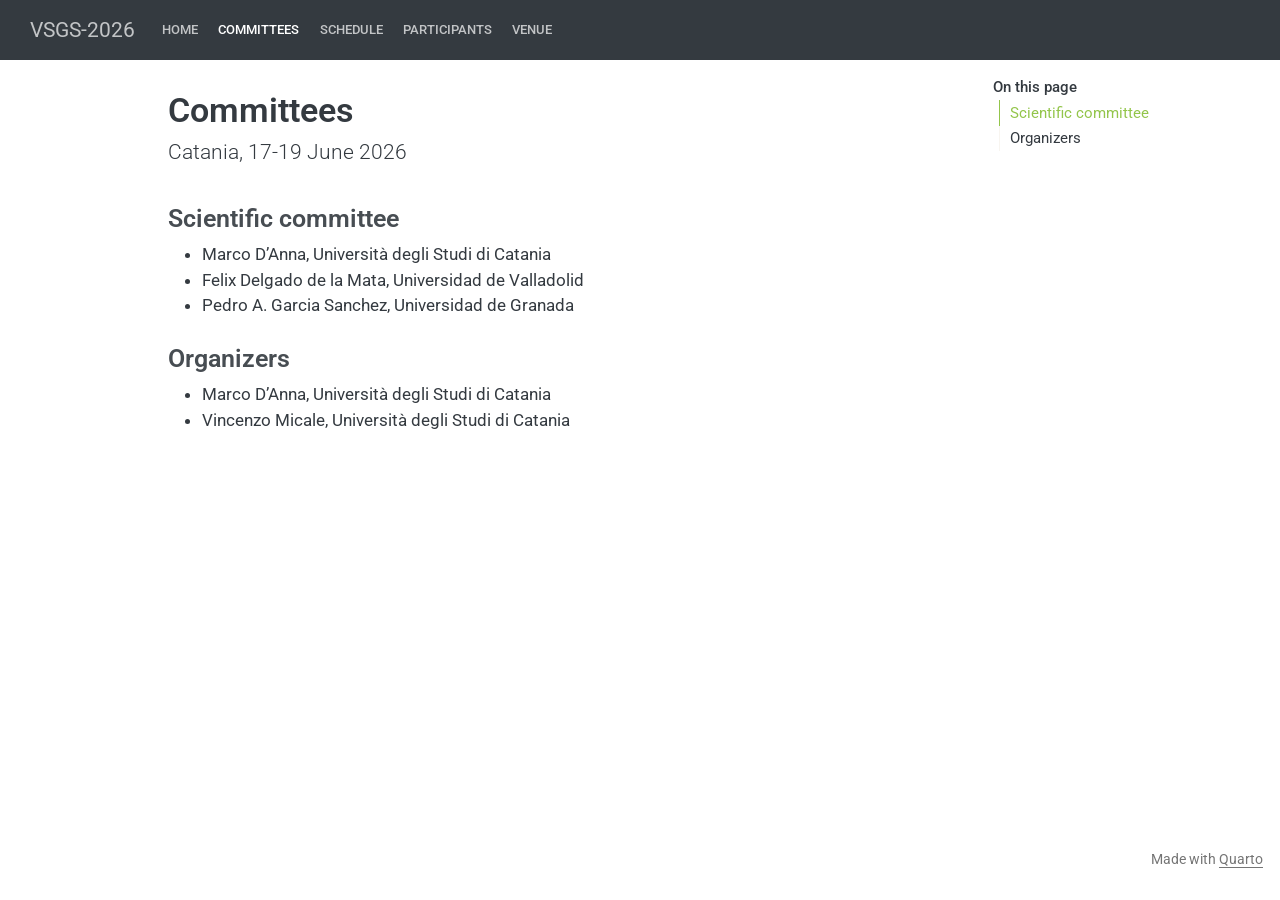
==== committees.html @ ac431da9 "Built site for gh-pages" ====
<!DOCTYPE html>
<html xmlns="http://www.w3.org/1999/xhtml" lang="en" xml:lang="en"><head>

<meta charset="utf-8">
<meta name="generator" content="quarto-1.9.37">

<meta name="viewport" content="width=device-width, initial-scale=1.0, user-scalable=yes">


<title>Committees – VSGS-2026</title>
<style>
/* Default styles provided by pandoc.
** See https://pandoc.org/MANUAL.html#variables-for-html for config info.
*/
code{white-space: pre-wrap;}
span.smallcaps{font-variant: small-caps;}
div.columns{display: flex; gap: min(4vw, 1.5em);}
div.column{flex: auto; overflow-x: auto;}
div.hanging-indent{margin-left: 1.5em; text-indent: -1.5em;}
ul.task-list{list-style: none;}
ul.task-list li input[type="checkbox"] {
  width: 0.8em;
  margin: 0 0.8em 0.2em -1em; /* quarto-specific, see https://github.com/quarto-dev/quarto-cli/issues/4556 */ 
  vertical-align: middle;
}
</style>


<script src="site_libs/quarto-nav/quarto-nav.js"></script>
<script src="site_libs/quarto-nav/headroom.min.js"></script>
<script src="site_libs/clipboard/clipboard.min.js"></script>
<script src="site_libs/quarto-search/autocomplete.umd.js"></script>
<script src="site_libs/quarto-search/fuse.min.js"></script>
<script src="site_libs/quarto-search/quarto-search.js"></script>
<meta name="quarto:offset" content="./">
<script src="site_libs/quarto-html/quarto.js" type="module"></script>
<script src="site_libs/quarto-html/tabsets/tabsets.js" type="module"></script>
<script src="site_libs/quarto-html/popper.min.js"></script>
<script src="site_libs/quarto-html/tippy.umd.min.js"></script>
<script src="site_libs/quarto-html/anchor.min.js"></script>
<link href="site_libs/quarto-html/tippy.css" rel="stylesheet">
<link href="site_libs/quarto-html/quarto-syntax-highlighting-7f8f88aac4f3542376d5c11b86a4c14d.css" rel="stylesheet" id="quarto-text-highlighting-styles">
<script src="site_libs/bootstrap/bootstrap.min.js"></script>
<link href="site_libs/bootstrap/bootstrap-icons.css" rel="stylesheet">
<link href="site_libs/bootstrap/bootstrap-de60624a5cb141114e0ea2b9bc293073.min.css" rel="stylesheet" append-hash="true" id="quarto-bootstrap" data-mode="light">
<script id="quarto-search-options" type="application/json">{
  "location": "navbar",
  "copy-button": false,
  "collapse-after": 3,
  "panel-placement": "end",
  "type": "overlay",
  "limit": 50,
  "keyboard-shortcut": [
    "f",
    "/",
    "s"
  ],
  "show-item-context": false,
  "language": {
    "search-no-results-text": "No results",
    "search-matching-documents-text": "matching documents",
    "search-copy-link-title": "Copy link to search",
    "search-hide-matches-text": "Hide additional matches",
    "search-more-match-text": "more match in this document",
    "search-more-matches-text": "more matches in this document",
    "search-clear-button-title": "Clear",
    "search-text-placeholder": "",
    "search-detached-cancel-button-title": "Cancel",
    "search-submit-button-title": "Submit",
    "search-label": "Search"
  }
}</script>


<link rel="stylesheet" href="styles.css">
</head>

<body class="nav-fixed quarto-light">

<div id="quarto-search-results"></div>
  <header id="quarto-header" class="headroom fixed-top">
    <nav class="navbar navbar-expand-lg " data-bs-theme="dark">
      <div class="navbar-container container-fluid">
      <div class="navbar-brand-container mx-auto">
    <a class="navbar-brand" href="./index.html">
    <span class="navbar-title">VSGS-2026</span>
    </a>
  </div>
            <div id="quarto-search" class="" title="Search"></div>
          <button class="navbar-toggler" type="button" data-bs-toggle="collapse" data-bs-target="#navbarCollapse" aria-controls="navbarCollapse" role="menu" aria-expanded="false" aria-label="Toggle navigation" onclick="if (window.quartoToggleHeadroom) { window.quartoToggleHeadroom(); }">
  <span class="navbar-toggler-icon"></span>
</button>
          <div class="collapse navbar-collapse" id="navbarCollapse">
            <ul class="navbar-nav navbar-nav-scroll me-auto">
  <li class="nav-item">
    <a class="nav-link" href="./index.html"> 
<span class="menu-text">Home</span></a>
  </li>  
  <li class="nav-item">
    <a class="nav-link active" href="./committees.html" aria-current="page"> 
<span class="menu-text">Committees</span></a>
  </li>  
  <li class="nav-item">
    <a class="nav-link" href="./schedule.html"> 
<span class="menu-text">Schedule</span></a>
  </li>  
  <li class="nav-item">
    <a class="nav-link" href="./participants.html"> 
<span class="menu-text">Participants</span></a>
  </li>  
  <li class="nav-item">
    <a class="nav-link" href="./how-to-arrive.html"> 
<span class="menu-text">Venue</span></a>
  </li>  
</ul>
          </div> <!-- /navcollapse -->
            <div class="quarto-navbar-tools">
</div>
      </div> <!-- /container-fluid -->
    </nav>
</header>
<!-- content -->
<div id="quarto-content" class="quarto-container page-columns page-rows-contents page-layout-article page-navbar">
<!-- sidebar -->
<!-- margin-sidebar -->
    <div id="quarto-margin-sidebar" class="sidebar margin-sidebar">
        <nav id="TOC" role="doc-toc" class="toc-active">
    <h2 id="toc-title">On this page</h2>
   
  <ul>
  <li><a href="#scientific-committee" id="toc-scientific-committee" class="nav-link active" data-scroll-target="#scientific-committee">Scientific committee</a></li>
  <li><a href="#organizers" id="toc-organizers" class="nav-link" data-scroll-target="#organizers">Organizers</a></li>
  </ul>
</nav>
    </div>
<!-- main -->
<main class="content" id="quarto-document-content">

<header id="title-block-header" class="quarto-title-block default">
<div class="quarto-title">
<h1 class="title">Committees</h1>
<p class="subtitle lead">Catania, 17-19 June 2026</p>
</div>



<div class="quarto-title-meta">

    
  
    
  </div>
  


</header>


<section id="scientific-committee" class="level3">
<h3 class="anchored" data-anchor-id="scientific-committee">Scientific committee</h3>
<ul>
<li>Marco D’Anna, Università degli Studi di Catania</li>
<li>Felix Delgado de la Mata, Universidad de Valladolid</li>
<li>Pedro A. Garcia Sanchez, Universidad de Granada</li>
</ul>
</section>
<section id="organizers" class="level3">
<h3 class="anchored" data-anchor-id="organizers">Organizers</h3>
<ul>
<li>Marco D’Anna, Università degli Studi di Catania</li>
<li>Vincenzo Micale, Università degli Studi di Catania</li>
</ul>


</section>

<a onclick="window.scrollTo(0, 0); return false;" role="button" id="quarto-back-to-top"><i class="bi bi-arrow-up"></i> Back to top</a></main> <!-- /main -->
<script id="quarto-html-after-body" type="application/javascript">
  window.document.addEventListener("DOMContentLoaded", function (event) {
    const icon = "";
    const anchorJS = new window.AnchorJS();
    anchorJS.options = {
      placement: 'right',
      icon: icon
    };
    anchorJS.add('.anchored');
    const isCodeAnnotation = (el) => {
      for (const clz of el.classList) {
        if (clz.startsWith('code-annotation-')) {                     
          return true;
        }
      }
      return false;
    }
    const onCopySuccess = function(e) {
      // button target
      const button = e.trigger;
      // don't keep focus
      button.blur();
      // flash "checked"
      button.classList.add('code-copy-button-checked');
      var currentTitle = button.getAttribute("title");
      button.setAttribute("title", "Copied!");
      let tooltip;
      if (window.bootstrap) {
        button.setAttribute("data-bs-toggle", "tooltip");
        button.setAttribute("data-bs-placement", "left");
        button.setAttribute("data-bs-title", "Copied!");
        tooltip = new bootstrap.Tooltip(button, 
          { trigger: "manual", 
            customClass: "code-copy-button-tooltip",
            offset: [0, -8]});
        tooltip.show();    
      }
      setTimeout(function() {
        if (tooltip) {
          tooltip.hide();
          button.removeAttribute("data-bs-title");
          button.removeAttribute("data-bs-toggle");
          button.removeAttribute("data-bs-placement");
        }
        button.setAttribute("title", currentTitle);
        button.classList.remove('code-copy-button-checked');
      }, 1000);
      // clear code selection
      e.clearSelection();
    }
    const getTextToCopy = function(trigger) {
      const outerScaffold = trigger.parentElement.cloneNode(true);
      const codeEl = outerScaffold.querySelector('code');
      for (const childEl of codeEl.children) {
        if (isCodeAnnotation(childEl)) {
          childEl.remove();
        }
      }
      return codeEl.innerText;
    }
    const clipboard = new window.ClipboardJS('.code-copy-button:not([data-in-quarto-modal])', {
      text: getTextToCopy
    });
    clipboard.on('success', onCopySuccess);
    if (window.document.getElementById('quarto-embedded-source-code-modal')) {
      const clipboardModal = new window.ClipboardJS('.code-copy-button[data-in-quarto-modal]', {
        text: getTextToCopy,
        container: window.document.getElementById('quarto-embedded-source-code-modal')
      });
      clipboardModal.on('success', onCopySuccess);
    }
      var localhostRegex = new RegExp(/^(?:http|https):\/\/localhost\:?[0-9]*\//);
      var mailtoRegex = new RegExp(/^mailto:/);
        var filterRegex = new RegExp("https:\/\/numerical-semigroups\.github\.io\/vsgs-2026\/");
      var isInternal = (href) => {
          return filterRegex.test(href) || localhostRegex.test(href) || mailtoRegex.test(href);
      }
      // Inspect non-navigation links and adorn them if external
     var links = window.document.querySelectorAll('a[href]:not(.nav-link):not(.navbar-brand):not(.toc-action):not(.sidebar-link):not(.sidebar-item-toggle):not(.pagination-link):not(.no-external):not([aria-hidden]):not(.dropdown-item):not(.quarto-navigation-tool):not(.about-link)');
      for (var i=0; i<links.length; i++) {
        const link = links[i];
        if (!isInternal(link.href)) {
          // undo the damage that might have been done by quarto-nav.js in the case of
          // links that we want to consider external
          if (link.dataset.originalHref !== undefined) {
            link.href = link.dataset.originalHref;
          }
        }
      }
    function tippyHover(el, contentFn, onTriggerFn, onUntriggerFn) {
      const config = {
        allowHTML: true,
        maxWidth: 500,
        delay: 100,
        arrow: false,
        appendTo: function(el) {
            return el.parentElement;
        },
        interactive: true,
        interactiveBorder: 10,
        theme: 'quarto',
        placement: 'bottom-start',
      };
      if (contentFn) {
        config.content = contentFn;
      }
      if (onTriggerFn) {
        config.onTrigger = onTriggerFn;
      }
      if (onUntriggerFn) {
        config.onUntrigger = onUntriggerFn;
      }
      window.tippy(el, config); 
    }
    const noterefs = window.document.querySelectorAll('a[role="doc-noteref"]');
    for (var i=0; i<noterefs.length; i++) {
      const ref = noterefs[i];
      tippyHover(ref, function() {
        // use id or data attribute instead here
        let href = ref.getAttribute('data-footnote-href') || ref.getAttribute('href');
        try { href = new URL(href).hash; } catch {}
        const id = href.replace(/^#\/?/, "");
        const note = window.document.getElementById(id);
        if (note) {
          return note.innerHTML;
        } else {
          return "";
        }
      });
    }
    const xrefs = window.document.querySelectorAll('a.quarto-xref');
    const processXRef = (id, note) => {
      // Strip column container classes
      const stripColumnClz = (el) => {
        el.classList.remove("page-full", "page-columns");
        if (el.children) {
          for (const child of el.children) {
            stripColumnClz(child);
          }
        }
      }
      stripColumnClz(note)
      if (id === null || id.startsWith('sec-')) {
        // Special case sections, only their first couple elements
        const container = document.createElement("div");
        if (note.children && note.children.length > 2) {
          container.appendChild(note.children[0].cloneNode(true));
          for (let i = 1; i < note.children.length; i++) {
            const child = note.children[i];
            if (child.tagName === "P" && child.innerText === "") {
              continue;
            } else {
              container.appendChild(child.cloneNode(true));
              break;
            }
          }
          if (window.Quarto?.typesetMath) {
            window.Quarto.typesetMath(container);
          }
          return container.innerHTML
        } else {
          if (window.Quarto?.typesetMath) {
            window.Quarto.typesetMath(note);
          }
          return note.innerHTML;
        }
      } else {
        // Remove any anchor links if they are present
        const anchorLink = note.querySelector('a.anchorjs-link');
        if (anchorLink) {
          anchorLink.remove();
        }
        if (window.Quarto?.typesetMath) {
          window.Quarto.typesetMath(note);
        }
        if (note.classList.contains("callout")) {
          return note.outerHTML;
        } else {
          return note.innerHTML;
        }
      }
    }
    for (var i=0; i<xrefs.length; i++) {
      const xref = xrefs[i];
      tippyHover(xref, undefined, function(instance) {
        instance.disable();
        let url = xref.getAttribute('href');
        let hash = undefined; 
        if (url.startsWith('#')) {
          hash = url;
        } else {
          try { hash = new URL(url).hash; } catch {}
        }
        if (hash) {
          const id = hash.replace(/^#\/?/, "");
          const note = window.document.getElementById(id);
          if (note !== null) {
            try {
              const html = processXRef(id, note.cloneNode(true));
              instance.setContent(html);
            } finally {
              instance.enable();
              instance.show();
            }
          } else {
            // See if we can fetch this
            fetch(url.split('#')[0])
            .then(res => res.text())
            .then(html => {
              const parser = new DOMParser();
              const htmlDoc = parser.parseFromString(html, "text/html");
              const note = htmlDoc.getElementById(id);
              if (note !== null) {
                const html = processXRef(id, note);
                instance.setContent(html);
              } 
            }).finally(() => {
              instance.enable();
              instance.show();
            });
          }
        } else {
          // See if we can fetch a full url (with no hash to target)
          // This is a special case and we should probably do some content thinning / targeting
          fetch(url)
          .then(res => res.text())
          .then(html => {
            const parser = new DOMParser();
            const htmlDoc = parser.parseFromString(html, "text/html");
            const note = htmlDoc.querySelector('main.content');
            if (note !== null) {
              // This should only happen for chapter cross references
              // (since there is no id in the URL)
              // remove the first header
              if (note.children.length > 0 && note.children[0].tagName === "HEADER") {
                note.children[0].remove();
              }
              const html = processXRef(null, note);
              instance.setContent(html);
            } 
          }).finally(() => {
            instance.enable();
            instance.show();
          });
        }
      }, function(instance) {
      });
    }
        let selectedAnnoteEl;
        const selectorForAnnotation = ( cell, annotation) => {
          let cellAttr = 'data-code-cell="' + cell + '"';
          let lineAttr = 'data-code-annotation="' +  annotation + '"';
          const selector = 'span[' + cellAttr + '][' + lineAttr + ']';
          return selector;
        }
        const selectCodeLines = (annoteEl) => {
          const doc = window.document;
          const targetCell = annoteEl.getAttribute("data-target-cell");
          const targetAnnotation = annoteEl.getAttribute("data-target-annotation");
          const annoteSpan = window.document.querySelector(selectorForAnnotation(targetCell, targetAnnotation));
          const lines = annoteSpan.getAttribute("data-code-lines").split(",");
          const lineIds = lines.map((line) => {
            return targetCell + "-" + line;
          })
          let top = null;
          let height = null;
          let parent = null;
          if (lineIds.length > 0) {
              //compute the position of the single el (top and bottom and make a div)
              const el = window.document.getElementById(lineIds[0]);
              top = el.offsetTop;
              height = el.offsetHeight;
              parent = el.parentElement.parentElement;
            if (lineIds.length > 1) {
              const lastEl = window.document.getElementById(lineIds[lineIds.length - 1]);
              const bottom = lastEl.offsetTop + lastEl.offsetHeight;
              height = bottom - top;
            }
            if (top !== null && height !== null && parent !== null) {
              // cook up a div (if necessary) and position it 
              let div = window.document.getElementById("code-annotation-line-highlight");
              if (div === null) {
                div = window.document.createElement("div");
                div.setAttribute("id", "code-annotation-line-highlight");
                div.style.position = 'absolute';
                parent.appendChild(div);
              }
              div.style.top = top - 2 + "px";
              div.style.height = height + 4 + "px";
              div.style.left = 0;
              let gutterDiv = window.document.getElementById("code-annotation-line-highlight-gutter");
              if (gutterDiv === null) {
                gutterDiv = window.document.createElement("div");
                gutterDiv.setAttribute("id", "code-annotation-line-highlight-gutter");
                gutterDiv.style.position = 'absolute';
                const codeCell = window.document.getElementById(targetCell);
                const gutter = codeCell.querySelector('.code-annotation-gutter');
                gutter.appendChild(gutterDiv);
              }
              gutterDiv.style.top = top - 2 + "px";
              gutterDiv.style.height = height + 4 + "px";
            }
            selectedAnnoteEl = annoteEl;
          }
        };
        const unselectCodeLines = () => {
          const elementsIds = ["code-annotation-line-highlight", "code-annotation-line-highlight-gutter"];
          elementsIds.forEach((elId) => {
            const div = window.document.getElementById(elId);
            if (div) {
              div.remove();
            }
          });
          selectedAnnoteEl = undefined;
        };
          // Handle positioning of the toggle
      window.addEventListener(
        "resize",
        throttle(() => {
          elRect = undefined;
          if (selectedAnnoteEl) {
            selectCodeLines(selectedAnnoteEl);
          }
        }, 10)
      );
      function throttle(fn, ms) {
      let throttle = false;
      let timer;
        return (...args) => {
          if(!throttle) { // first call gets through
              fn.apply(this, args);
              throttle = true;
          } else { // all the others get throttled
              if(timer) clearTimeout(timer); // cancel #2
              timer = setTimeout(() => {
                fn.apply(this, args);
                timer = throttle = false;
              }, ms);
          }
        };
      }
        // Attach click handler to the DT
        const annoteDls = window.document.querySelectorAll('dt[data-target-cell]');
        for (const annoteDlNode of annoteDls) {
          annoteDlNode.addEventListener('click', (event) => {
            const clickedEl = event.target;
            if (clickedEl !== selectedAnnoteEl) {
              unselectCodeLines();
              const activeEl = window.document.querySelector('dt[data-target-cell].code-annotation-active');
              if (activeEl) {
                activeEl.classList.remove('code-annotation-active');
              }
              selectCodeLines(clickedEl);
              clickedEl.classList.add('code-annotation-active');
            } else {
              // Unselect the line
              unselectCodeLines();
              clickedEl.classList.remove('code-annotation-active');
            }
          });
        }
    const findCites = (el) => {
      const parentEl = el.parentElement;
      if (parentEl) {
        const cites = parentEl.dataset.cites;
        if (cites) {
          return {
            el,
            cites: cites.split(' ')
          };
        } else {
          return findCites(el.parentElement)
        }
      } else {
        return undefined;
      }
    };
    var bibliorefs = window.document.querySelectorAll('a[role="doc-biblioref"]');
    for (var i=0; i<bibliorefs.length; i++) {
      const ref = bibliorefs[i];
      const citeInfo = findCites(ref);
      if (citeInfo) {
        tippyHover(citeInfo.el, function() {
          var popup = window.document.createElement('div');
          citeInfo.cites.forEach(function(cite) {
            var citeDiv = window.document.createElement('div');
            citeDiv.classList.add('hanging-indent');
            citeDiv.classList.add('csl-entry');
            var biblioDiv = window.document.getElementById('ref-' + cite);
            if (biblioDiv) {
              citeDiv.innerHTML = biblioDiv.innerHTML;
            }
            popup.appendChild(citeDiv);
          });
          return popup.innerHTML;
        });
      }
    }
  });
  </script>
</div> <!-- /content -->
<footer class="footer">
  <div class="nav-footer">
    <div class="nav-footer-left">
      &nbsp;
    </div>   
    <div class="nav-footer-center">
      &nbsp;
    </div>
    <div class="nav-footer-right">
<p>Made with <a href="https://quarto.org/">Quarto</a></p>
</div>
  </div>
</footer>




</body></html>
---- site_libs/quarto-html/tippy.css ----
.tippy-box[data-animation=fade][data-state=hidden]{opacity:0}[data-tippy-root]{max-width:calc(100vw - 10px)}.tippy-box{position:relative;background-color:#333;color:#fff;border-radius:4px;font-size:14px;line-height:1.4;white-space:normal;outline:0;transition-property:transform,visibility,opacity}.tippy-box[data-placement^=top]>.tippy-arrow{bottom:0}.tippy-box[data-placement^=top]>.tippy-arrow:before{bottom:-7px;left:0;border-width:8px 8px 0;border-top-color:initial;transform-origin:center top}.tippy-box[data-placement^=bottom]>.tippy-arrow{top:0}.tippy-box[data-placement^=bottom]>.tippy-arrow:before{top:-7px;left:0;border-width:0 8px 8px;border-bottom-color:initial;transform-origin:center bottom}.tippy-box[data-placement^=left]>.tippy-arrow{right:0}.tippy-box[data-placement^=left]>.tippy-arrow:before{border-width:8px 0 8px 8px;border-left-color:initial;right:-7px;transform-origin:center left}.tippy-box[data-placement^=right]>.tippy-arrow{left:0}.tippy-box[data-placement^=right]>.tippy-arrow:before{left:-7px;border-width:8px 8px 8px 0;border-right-color:initial;transform-origin:center right}.tippy-box[data-inertia][data-state=visible]{transition-timing-function:cubic-bezier(.54,1.5,.38,1.11)}.tippy-arrow{width:16px;height:16px;color:#333}.tippy-arrow:before{content:"";position:absolute;border-color:transparent;border-style:solid}.tippy-content{position:relative;padding:5px 9px;z-index:1}
---- site_libs/quarto-html/quarto-syntax-highlighting-7f8f88aac4f3542376d5c11b86a4c14d.css ----
/* quarto syntax highlight colors */
:root {
  --quarto-hl-ot-color: #003B4F;
  --quarto-hl-at-color: #657422;
  --quarto-hl-ss-color: #20794D;
  --quarto-hl-an-color: #5E5E5E;
  --quarto-hl-fu-color: #4758AB;
  --quarto-hl-st-color: #20794D;
  --quarto-hl-cf-color: #003B4F;
  --quarto-hl-op-color: #5E5E5E;
  --quarto-hl-er-color: #AD0000;
  --quarto-hl-bn-color: #AD0000;
  --quarto-hl-al-color: #AD0000;
  --quarto-hl-va-color: #111111;
  --quarto-hl-bu-color: inherit;
  --quarto-hl-ex-color: inherit;
  --quarto-hl-pp-color: #AD0000;
  --quarto-hl-in-color: #5E5E5E;
  --quarto-hl-vs-color: #20794D;
  --quarto-hl-wa-color: #5E5E5E;
  --quarto-hl-do-color: #5E5E5E;
  --quarto-hl-im-color: #00769E;
  --quarto-hl-ch-color: #20794D;
  --quarto-hl-dt-color: #AD0000;
  --quarto-hl-fl-color: #AD0000;
  --quarto-hl-co-color: #5E5E5E;
  --quarto-hl-cv-color: #5E5E5E;
  --quarto-hl-cn-color: #8f5902;
  --quarto-hl-sc-color: #5E5E5E;
  --quarto-hl-dv-color: #AD0000;
  --quarto-hl-kw-color: #003B4F;
}

/* other quarto variables */
:root {
  --quarto-font-monospace: SFMono-Regular, Menlo, Monaco, Consolas, "Liberation Mono", "Courier New", monospace;
}

/* syntax highlight based on Pandoc's rules */
pre > code.sourceCode > span {
  color: #003B4F;
}

code.sourceCode > span {
  color: #003B4F;
}

div.sourceCode,
div.sourceCode pre.sourceCode {
  color: #003B4F;
}

/* Normal */
code span {
  color: #003B4F;
}

/* Alert */
code span.al {
  color: #AD0000;
  font-style: inherit;
}

/* Annotation */
code span.an {
  color: #5E5E5E;
  font-style: inherit;
}

/* Attribute */
code span.at {
  color: #657422;
  font-style: inherit;
}

/* BaseN */
code span.bn {
  color: #AD0000;
  font-style: inherit;
}

/* BuiltIn */
code span.bu {
  font-style: inherit;
}

/* ControlFlow */
code span.cf {
  color: #003B4F;
  font-weight: bold;
  font-style: inherit;
}

/* Char */
code span.ch {
  color: #20794D;
  font-style: inherit;
}

/* Constant */
code span.cn {
  color: #8f5902;
  font-style: inherit;
}

/* Comment */
code span.co {
  color: #5E5E5E;
  font-style: inherit;
}

/* CommentVar */
code span.cv {
  color: #5E5E5E;
  font-style: italic;
}

/* Documentation */
code span.do {
  color: #5E5E5E;
  font-style: italic;
}

/* DataType */
code span.dt {
  color: #AD0000;
  font-style: inherit;
}

/* DecVal */
code span.dv {
  color: #AD0000;
  font-style: inherit;
}

/* Error */
code span.er {
  color: #AD0000;
  font-style: inherit;
}

/* Extension */
code span.ex {
  font-style: inherit;
}

/* Float */
code span.fl {
  color: #AD0000;
  font-style: inherit;
}

/* Function */
code span.fu {
  color: #4758AB;
  font-style: inherit;
}

/* Import */
code span.im {
  color: #00769E;
  font-style: inherit;
}

/* Information */
code span.in {
  color: #5E5E5E;
  font-style: inherit;
}

/* Keyword */
code span.kw {
  color: #003B4F;
  font-weight: bold;
  font-style: inherit;
}

/* Operator */
code span.op {
  color: #5E5E5E;
  font-style: inherit;
}

/* Other */
code span.ot {
  color: #003B4F;
  font-style: inherit;
}

/* Preprocessor */
code span.pp {
  color: #AD0000;
  font-style: inherit;
}

/* SpecialChar */
code span.sc {
  color: #5E5E5E;
  font-style: inherit;
}

/* SpecialString */
code span.ss {
  color: #20794D;
  font-style: inherit;
}

/* String */
code span.st {
  color: #20794D;
  font-style: inherit;
}

/* Variable */
code span.va {
  color: #111111;
  font-style: inherit;
}

/* VerbatimString */
code span.vs {
  color: #20794D;
  font-style: inherit;
}

/* Warning */
code span.wa {
  color: #5E5E5E;
  font-style: italic;
}

.prevent-inlining {
  content: "</";
}

/*# sourceMappingURL=789ad8cd35626ba772517505b42a116e.css.map */
---- styles.css ----
/* css styles */
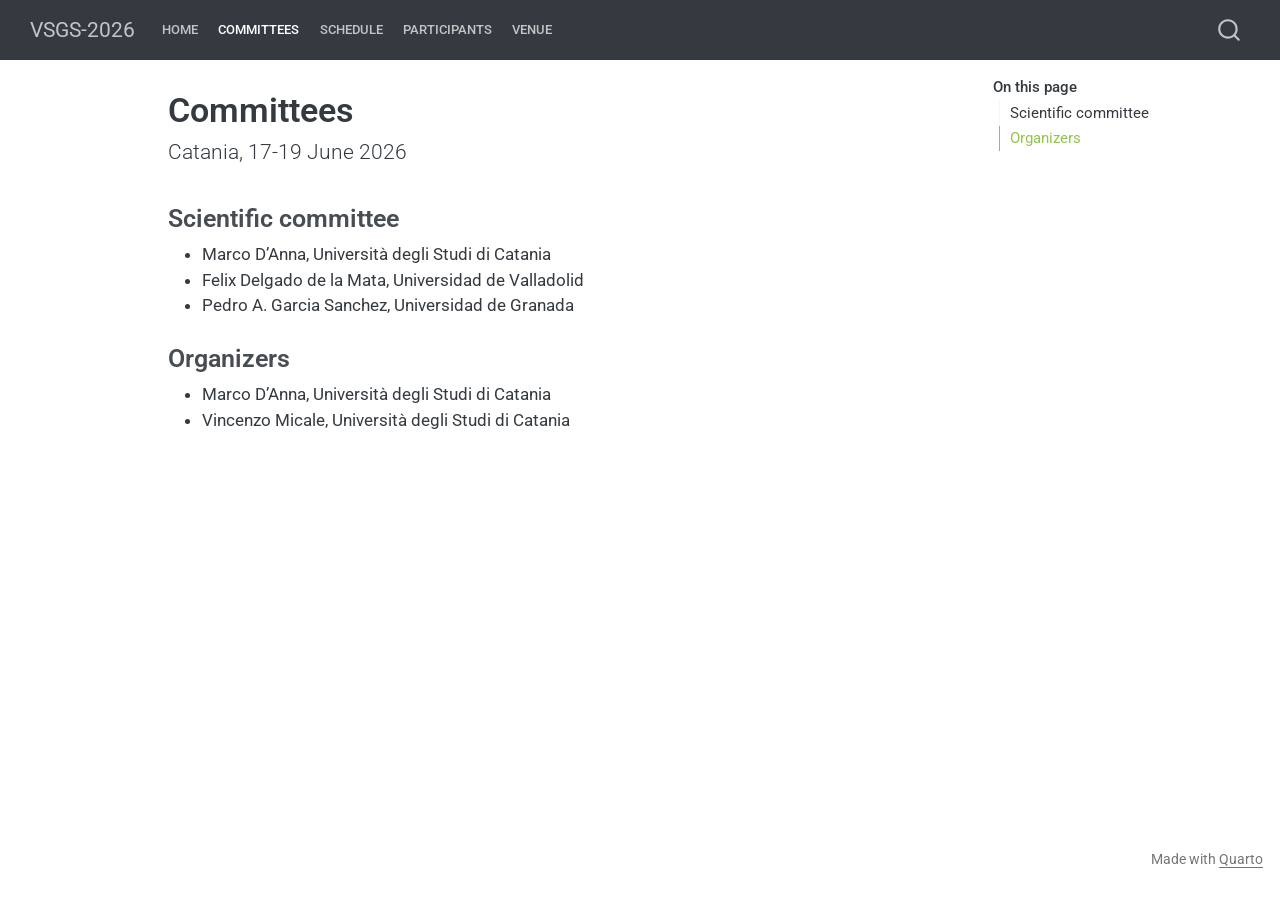
==== commit 3a023bdc: "Built site for gh-pages" ====
--- a/committees.html
+++ b/committees.html
@@ -2,16 +2,13 @@
 <html xmlns="http://www.w3.org/1999/xhtml" lang="en" xml:lang="en"><head>
 
 <meta charset="utf-8">
-<meta name="generator" content="quarto-1.9.37">
+<meta name="generator" content="quarto-1.8.26">
 
 <meta name="viewport" content="width=device-width, initial-scale=1.0, user-scalable=yes">
 
 
 <title>Committees – VSGS-2026</title>
 <style>
-/* Default styles provided by pandoc.
-** See https://pandoc.org/MANUAL.html#variables-for-html for config info.
-*/
 code{white-space: pre-wrap;}
 span.smallcaps{font-variant: small-caps;}
 div.columns{display: flex; gap: min(4vw, 1.5em);}
@@ -35,14 +32,15 @@
 <meta name="quarto:offset" content="./">
 <script src="site_libs/quarto-html/quarto.js" type="module"></script>
 <script src="site_libs/quarto-html/tabsets/tabsets.js" type="module"></script>
+<script src="site_libs/quarto-html/axe/axe-check.js" type="module"></script>
 <script src="site_libs/quarto-html/popper.min.js"></script>
 <script src="site_libs/quarto-html/tippy.umd.min.js"></script>
 <script src="site_libs/quarto-html/anchor.min.js"></script>
 <link href="site_libs/quarto-html/tippy.css" rel="stylesheet">
-<link href="site_libs/quarto-html/quarto-syntax-highlighting-7f8f88aac4f3542376d5c11b86a4c14d.css" rel="stylesheet" id="quarto-text-highlighting-styles">
+<link href="site_libs/quarto-html/quarto-syntax-highlighting-587c61ba64f3a5504c4d52d930310e48.css" rel="stylesheet" id="quarto-text-highlighting-styles">
 <script src="site_libs/bootstrap/bootstrap.min.js"></script>
 <link href="site_libs/bootstrap/bootstrap-icons.css" rel="stylesheet">
-<link href="site_libs/bootstrap/bootstrap-de60624a5cb141114e0ea2b9bc293073.min.css" rel="stylesheet" append-hash="true" id="quarto-bootstrap" data-mode="light">
+<link href="site_libs/bootstrap/bootstrap-80f6653e4bad1240590acd7234152a3f.min.css" rel="stylesheet" append-hash="true" id="quarto-bootstrap" data-mode="light">
 <script id="quarto-search-options" type="application/json">{
   "location": "navbar",
   "copy-button": false,
--- a/site_libs/quarto-html/quarto-syntax-highlighting-587c61ba64f3a5504c4d52d930310e48.css
+++ b/site_libs/quarto-html/quarto-syntax-highlighting-587c61ba64f3a5504c4d52d930310e48.css
@@ -0,0 +1,236 @@
+/* quarto syntax highlight colors */
+:root {
+  --quarto-hl-ot-color: #003B4F;
+  --quarto-hl-at-color: #657422;
+  --quarto-hl-ss-color: #20794D;
+  --quarto-hl-an-color: #5E5E5E;
+  --quarto-hl-fu-color: #4758AB;
+  --quarto-hl-st-color: #20794D;
+  --quarto-hl-cf-color: #003B4F;
+  --quarto-hl-op-color: #5E5E5E;
+  --quarto-hl-er-color: #AD0000;
+  --quarto-hl-bn-color: #AD0000;
+  --quarto-hl-al-color: #AD0000;
+  --quarto-hl-va-color: #111111;
+  --quarto-hl-bu-color: inherit;
+  --quarto-hl-ex-color: inherit;
+  --quarto-hl-pp-color: #AD0000;
+  --quarto-hl-in-color: #5E5E5E;
+  --quarto-hl-vs-color: #20794D;
+  --quarto-hl-wa-color: #5E5E5E;
+  --quarto-hl-do-color: #5E5E5E;
+  --quarto-hl-im-color: #00769E;
+  --quarto-hl-ch-color: #20794D;
+  --quarto-hl-dt-color: #AD0000;
+  --quarto-hl-fl-color: #AD0000;
+  --quarto-hl-co-color: #5E5E5E;
+  --quarto-hl-cv-color: #5E5E5E;
+  --quarto-hl-cn-color: #8f5902;
+  --quarto-hl-sc-color: #5E5E5E;
+  --quarto-hl-dv-color: #AD0000;
+  --quarto-hl-kw-color: #003B4F;
+}
+
+/* other quarto variables */
+:root {
+  --quarto-font-monospace: SFMono-Regular, Menlo, Monaco, Consolas, "Liberation Mono", "Courier New", monospace;
+}
+
+/* syntax highlight based on Pandoc's rules */
+pre > code.sourceCode > span {
+  color: #003B4F;
+}
+
+code.sourceCode > span {
+  color: #003B4F;
+}
+
+div.sourceCode,
+div.sourceCode pre.sourceCode {
+  color: #003B4F;
+}
+
+/* Normal */
+code span {
+  color: #003B4F;
+}
+
+/* Alert */
+code span.al {
+  color: #AD0000;
+  font-style: inherit;
+}
+
+/* Annotation */
+code span.an {
+  color: #5E5E5E;
+  font-style: inherit;
+}
+
+/* Attribute */
+code span.at {
+  color: #657422;
+  font-style: inherit;
+}
+
+/* BaseN */
+code span.bn {
+  color: #AD0000;
+  font-style: inherit;
+}
+
+/* BuiltIn */
+code span.bu {
+  font-style: inherit;
+}
+
+/* ControlFlow */
+code span.cf {
+  color: #003B4F;
+  font-weight: bold;
+  font-style: inherit;
+}
+
+/* Char */
+code span.ch {
+  color: #20794D;
+  font-style: inherit;
+}
+
+/* Constant */
+code span.cn {
+  color: #8f5902;
+  font-style: inherit;
+}
+
+/* Comment */
+code span.co {
+  color: #5E5E5E;
+  font-style: inherit;
+}
+
+/* CommentVar */
+code span.cv {
+  color: #5E5E5E;
+  font-style: italic;
+}
+
+/* Documentation */
+code span.do {
+  color: #5E5E5E;
+  font-style: italic;
+}
+
+/* DataType */
+code span.dt {
+  color: #AD0000;
+  font-style: inherit;
+}
+
+/* DecVal */
+code span.dv {
+  color: #AD0000;
+  font-style: inherit;
+}
+
+/* Error */
+code span.er {
+  color: #AD0000;
+  font-style: inherit;
+}
+
+/* Extension */
+code span.ex {
+  font-style: inherit;
+}
+
+/* Float */
+code span.fl {
+  color: #AD0000;
+  font-style: inherit;
+}
+
+/* Function */
+code span.fu {
+  color: #4758AB;
+  font-style: inherit;
+}
+
+/* Import */
+code span.im {
+  color: #00769E;
+  font-style: inherit;
+}
+
+/* Information */
+code span.in {
+  color: #5E5E5E;
+  font-style: inherit;
+}
+
+/* Keyword */
+code span.kw {
+  color: #003B4F;
+  font-weight: bold;
+  font-style: inherit;
+}
+
+/* Operator */
+code span.op {
+  color: #5E5E5E;
+  font-style: inherit;
+}
+
+/* Other */
+code span.ot {
+  color: #003B4F;
+  font-style: inherit;
+}
+
+/* Preprocessor */
+code span.pp {
+  color: #AD0000;
+  font-style: inherit;
+}
+
+/* SpecialChar */
+code span.sc {
+  color: #5E5E5E;
+  font-style: inherit;
+}
+
+/* SpecialString */
+code span.ss {
+  color: #20794D;
+  font-style: inherit;
+}
+
+/* String */
+code span.st {
+  color: #20794D;
+  font-style: inherit;
+}
+
+/* Variable */
+code span.va {
+  color: #111111;
+  font-style: inherit;
+}
+
+/* VerbatimString */
+code span.vs {
+  color: #20794D;
+  font-style: inherit;
+}
+
+/* Warning */
+code span.wa {
+  color: #5E5E5E;
+  font-style: italic;
+}
+
+.prevent-inlining {
+  content: "</";
+}
+
+/*# sourceMappingURL=2dce1cc6c82594539e1579de68416b47.css.map */
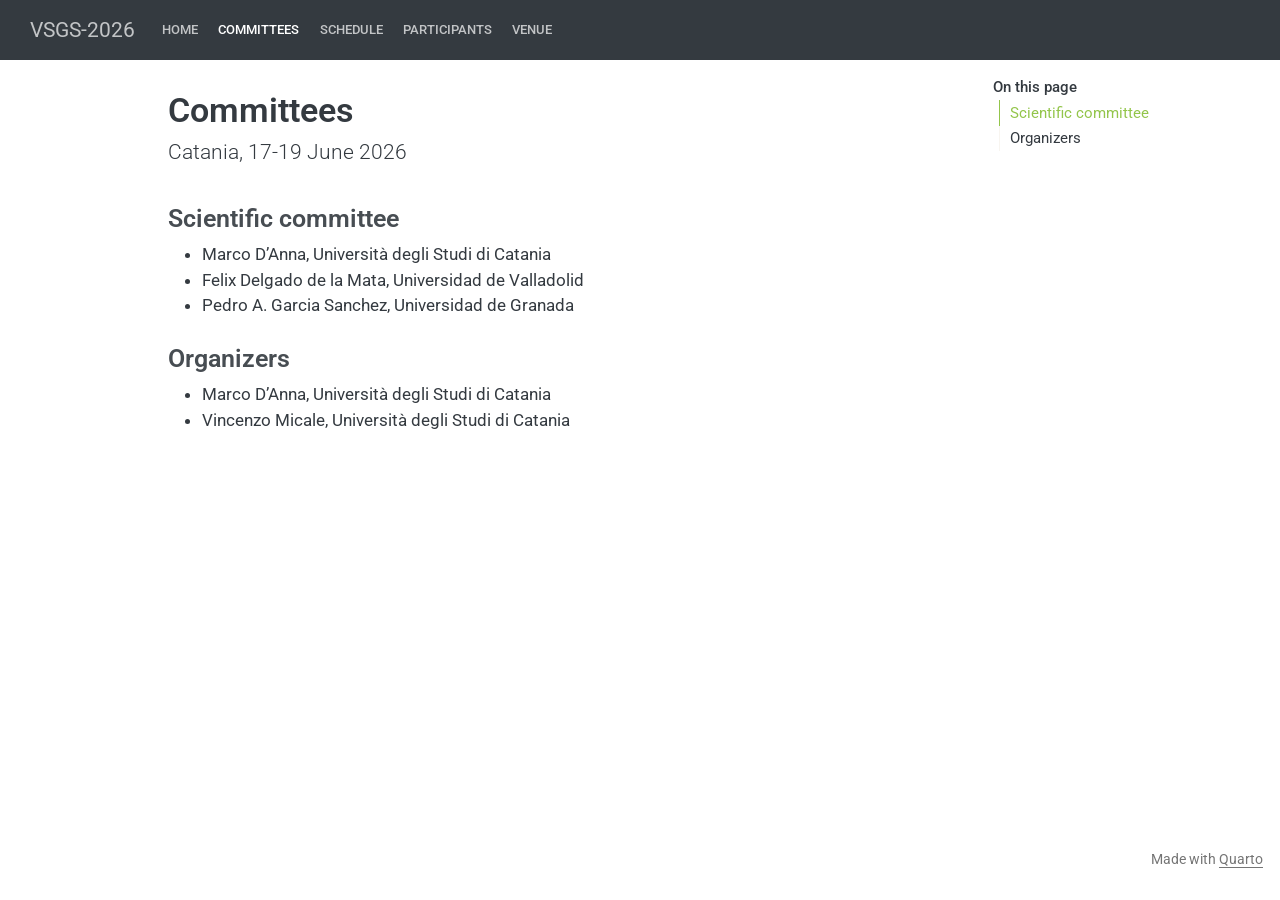
==== commit 71be3018: "Built site for gh-pages" ====
--- a/committees.html
+++ b/committees.html
@@ -2,13 +2,16 @@
 <html xmlns="http://www.w3.org/1999/xhtml" lang="en" xml:lang="en"><head>
 
 <meta charset="utf-8">
-<meta name="generator" content="quarto-1.8.26">
+<meta name="generator" content="quarto-1.9.37">
 
 <meta name="viewport" content="width=device-width, initial-scale=1.0, user-scalable=yes">
 
 
 <title>Committees – VSGS-2026</title>
 <style>
+/* Default styles provided by pandoc.
+** See https://pandoc.org/MANUAL.html#variables-for-html for config info.
+*/
 code{white-space: pre-wrap;}
 span.smallcaps{font-variant: small-caps;}
 div.columns{display: flex; gap: min(4vw, 1.5em);}
@@ -32,15 +35,14 @@
 <meta name="quarto:offset" content="./">
 <script src="site_libs/quarto-html/quarto.js" type="module"></script>
 <script src="site_libs/quarto-html/tabsets/tabsets.js" type="module"></script>
-<script src="site_libs/quarto-html/axe/axe-check.js" type="module"></script>
 <script src="site_libs/quarto-html/popper.min.js"></script>
 <script src="site_libs/quarto-html/tippy.umd.min.js"></script>
 <script src="site_libs/quarto-html/anchor.min.js"></script>
 <link href="site_libs/quarto-html/tippy.css" rel="stylesheet">
-<link href="site_libs/quarto-html/quarto-syntax-highlighting-587c61ba64f3a5504c4d52d930310e48.css" rel="stylesheet" id="quarto-text-highlighting-styles">
+<link href="site_libs/quarto-html/quarto-syntax-highlighting-7f8f88aac4f3542376d5c11b86a4c14d.css" rel="stylesheet" id="quarto-text-highlighting-styles">
 <script src="site_libs/bootstrap/bootstrap.min.js"></script>
 <link href="site_libs/bootstrap/bootstrap-icons.css" rel="stylesheet">
-<link href="site_libs/bootstrap/bootstrap-80f6653e4bad1240590acd7234152a3f.min.css" rel="stylesheet" append-hash="true" id="quarto-bootstrap" data-mode="light">
+<link href="site_libs/bootstrap/bootstrap-de60624a5cb141114e0ea2b9bc293073.min.css" rel="stylesheet" append-hash="true" id="quarto-bootstrap" data-mode="light">
 <script id="quarto-search-options" type="application/json">{
   "location": "navbar",
   "copy-button": false,
--- a/site_libs/quarto-html/quarto-syntax-highlighting-7f8f88aac4f3542376d5c11b86a4c14d.css
+++ b/site_libs/quarto-html/quarto-syntax-highlighting-7f8f88aac4f3542376d5c11b86a4c14d.css
@@ -0,0 +1,236 @@
+/* quarto syntax highlight colors */
+:root {
+  --quarto-hl-ot-color: #003B4F;
+  --quarto-hl-at-color: #657422;
+  --quarto-hl-ss-color: #20794D;
+  --quarto-hl-an-color: #5E5E5E;
+  --quarto-hl-fu-color: #4758AB;
+  --quarto-hl-st-color: #20794D;
+  --quarto-hl-cf-color: #003B4F;
+  --quarto-hl-op-color: #5E5E5E;
+  --quarto-hl-er-color: #AD0000;
+  --quarto-hl-bn-color: #AD0000;
+  --quarto-hl-al-color: #AD0000;
+  --quarto-hl-va-color: #111111;
+  --quarto-hl-bu-color: inherit;
+  --quarto-hl-ex-color: inherit;
+  --quarto-hl-pp-color: #AD0000;
+  --quarto-hl-in-color: #5E5E5E;
+  --quarto-hl-vs-color: #20794D;
+  --quarto-hl-wa-color: #5E5E5E;
+  --quarto-hl-do-color: #5E5E5E;
+  --quarto-hl-im-color: #00769E;
+  --quarto-hl-ch-color: #20794D;
+  --quarto-hl-dt-color: #AD0000;
+  --quarto-hl-fl-color: #AD0000;
+  --quarto-hl-co-color: #5E5E5E;
+  --quarto-hl-cv-color: #5E5E5E;
+  --quarto-hl-cn-color: #8f5902;
+  --quarto-hl-sc-color: #5E5E5E;
+  --quarto-hl-dv-color: #AD0000;
+  --quarto-hl-kw-color: #003B4F;
+}
+
+/* other quarto variables */
+:root {
+  --quarto-font-monospace: SFMono-Regular, Menlo, Monaco, Consolas, "Liberation Mono", "Courier New", monospace;
+}
+
+/* syntax highlight based on Pandoc's rules */
+pre > code.sourceCode > span {
+  color: #003B4F;
+}
+
+code.sourceCode > span {
+  color: #003B4F;
+}
+
+div.sourceCode,
+div.sourceCode pre.sourceCode {
+  color: #003B4F;
+}
+
+/* Normal */
+code span {
+  color: #003B4F;
+}
+
+/* Alert */
+code span.al {
+  color: #AD0000;
+  font-style: inherit;
+}
+
+/* Annotation */
+code span.an {
+  color: #5E5E5E;
+  font-style: inherit;
+}
+
+/* Attribute */
+code span.at {
+  color: #657422;
+  font-style: inherit;
+}
+
+/* BaseN */
+code span.bn {
+  color: #AD0000;
+  font-style: inherit;
+}
+
+/* BuiltIn */
+code span.bu {
+  font-style: inherit;
+}
+
+/* ControlFlow */
+code span.cf {
+  color: #003B4F;
+  font-weight: bold;
+  font-style: inherit;
+}
+
+/* Char */
+code span.ch {
+  color: #20794D;
+  font-style: inherit;
+}
+
+/* Constant */
+code span.cn {
+  color: #8f5902;
+  font-style: inherit;
+}
+
+/* Comment */
+code span.co {
+  color: #5E5E5E;
+  font-style: inherit;
+}
+
+/* CommentVar */
+code span.cv {
+  color: #5E5E5E;
+  font-style: italic;
+}
+
+/* Documentation */
+code span.do {
+  color: #5E5E5E;
+  font-style: italic;
+}
+
+/* DataType */
+code span.dt {
+  color: #AD0000;
+  font-style: inherit;
+}
+
+/* DecVal */
+code span.dv {
+  color: #AD0000;
+  font-style: inherit;
+}
+
+/* Error */
+code span.er {
+  color: #AD0000;
+  font-style: inherit;
+}
+
+/* Extension */
+code span.ex {
+  font-style: inherit;
+}
+
+/* Float */
+code span.fl {
+  color: #AD0000;
+  font-style: inherit;
+}
+
+/* Function */
+code span.fu {
+  color: #4758AB;
+  font-style: inherit;
+}
+
+/* Import */
+code span.im {
+  color: #00769E;
+  font-style: inherit;
+}
+
+/* Information */
+code span.in {
+  color: #5E5E5E;
+  font-style: inherit;
+}
+
+/* Keyword */
+code span.kw {
+  color: #003B4F;
+  font-weight: bold;
+  font-style: inherit;
+}
+
+/* Operator */
+code span.op {
+  color: #5E5E5E;
+  font-style: inherit;
+}
+
+/* Other */
+code span.ot {
+  color: #003B4F;
+  font-style: inherit;
+}
+
+/* Preprocessor */
+code span.pp {
+  color: #AD0000;
+  font-style: inherit;
+}
+
+/* SpecialChar */
+code span.sc {
+  color: #5E5E5E;
+  font-style: inherit;
+}
+
+/* SpecialString */
+code span.ss {
+  color: #20794D;
+  font-style: inherit;
+}
+
+/* String */
+code span.st {
+  color: #20794D;
+  font-style: inherit;
+}
+
+/* Variable */
+code span.va {
+  color: #111111;
+  font-style: inherit;
+}
+
+/* VerbatimString */
+code span.vs {
+  color: #20794D;
+  font-style: inherit;
+}
+
+/* Warning */
+code span.wa {
+  color: #5E5E5E;
+  font-style: italic;
+}
+
+.prevent-inlining {
+  content: "</";
+}
+
+/*# sourceMappingURL=789ad8cd35626ba772517505b42a116e.css.map */
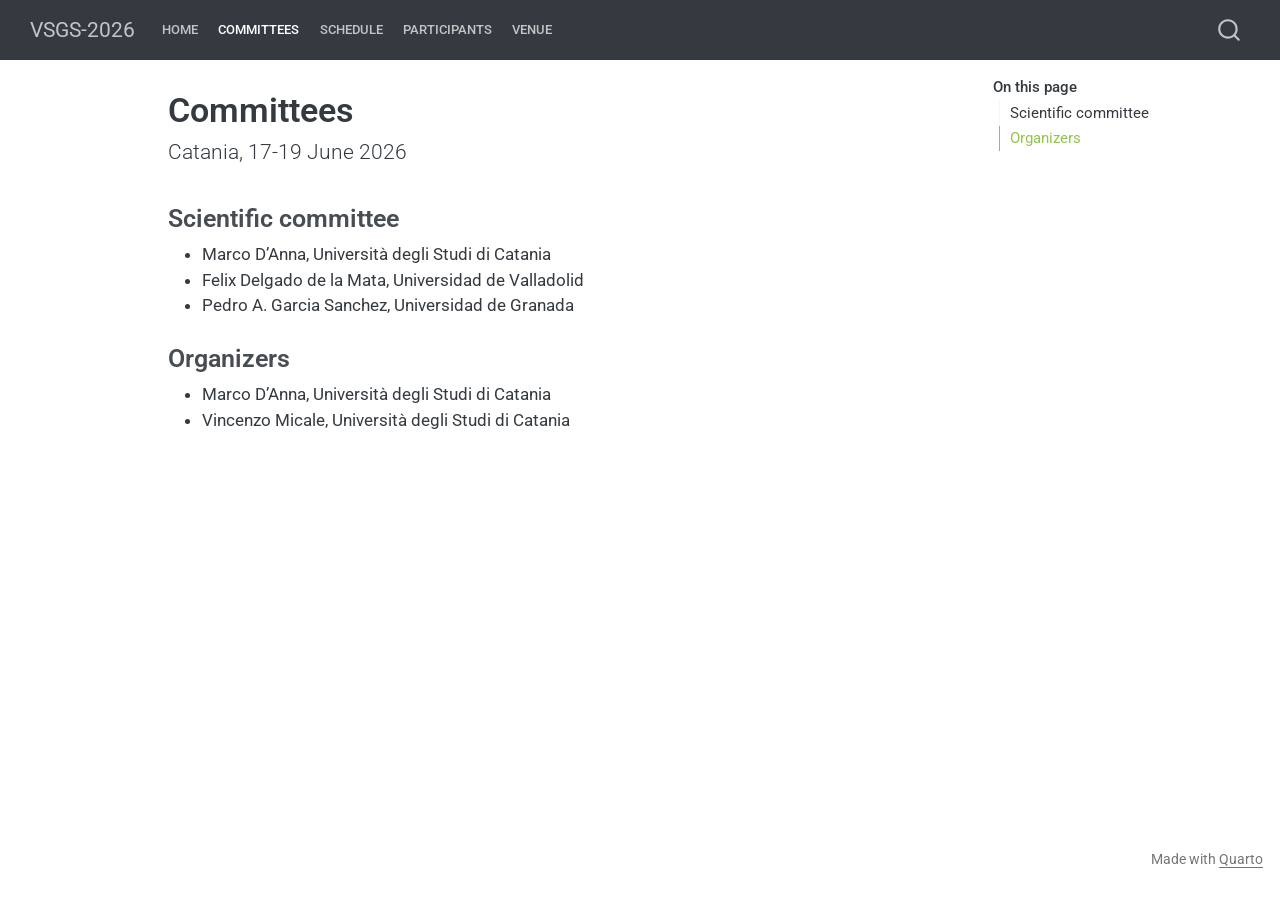
==== commit 9b38f147: "Built site for gh-pages" ====
--- a/committees.html
+++ b/committees.html
@@ -2,16 +2,13 @@
 <html xmlns="http://www.w3.org/1999/xhtml" lang="en" xml:lang="en"><head>
 
 <meta charset="utf-8">
-<meta name="generator" content="quarto-1.9.37">
+<meta name="generator" content="quarto-1.8.26">
 
 <meta name="viewport" content="width=device-width, initial-scale=1.0, user-scalable=yes">
 
 
 <title>Committees – VSGS-2026</title>
 <style>
-/* Default styles provided by pandoc.
-** See https://pandoc.org/MANUAL.html#variables-for-html for config info.
-*/
 code{white-space: pre-wrap;}
 span.smallcaps{font-variant: small-caps;}
 div.columns{display: flex; gap: min(4vw, 1.5em);}
@@ -35,14 +32,15 @@
 <meta name="quarto:offset" content="./">
 <script src="site_libs/quarto-html/quarto.js" type="module"></script>
 <script src="site_libs/quarto-html/tabsets/tabsets.js" type="module"></script>
+<script src="site_libs/quarto-html/axe/axe-check.js" type="module"></script>
 <script src="site_libs/quarto-html/popper.min.js"></script>
 <script src="site_libs/quarto-html/tippy.umd.min.js"></script>
 <script src="site_libs/quarto-html/anchor.min.js"></script>
 <link href="site_libs/quarto-html/tippy.css" rel="stylesheet">
-<link href="site_libs/quarto-html/quarto-syntax-highlighting-7f8f88aac4f3542376d5c11b86a4c14d.css" rel="stylesheet" id="quarto-text-highlighting-styles">
+<link href="site_libs/quarto-html/quarto-syntax-highlighting-587c61ba64f3a5504c4d52d930310e48.css" rel="stylesheet" id="quarto-text-highlighting-styles">
 <script src="site_libs/bootstrap/bootstrap.min.js"></script>
 <link href="site_libs/bootstrap/bootstrap-icons.css" rel="stylesheet">
-<link href="site_libs/bootstrap/bootstrap-de60624a5cb141114e0ea2b9bc293073.min.css" rel="stylesheet" append-hash="true" id="quarto-bootstrap" data-mode="light">
+<link href="site_libs/bootstrap/bootstrap-80f6653e4bad1240590acd7234152a3f.min.css" rel="stylesheet" append-hash="true" id="quarto-bootstrap" data-mode="light">
 <script id="quarto-search-options" type="application/json">{
   "location": "navbar",
   "copy-button": false,
--- a/site_libs/quarto-html/quarto-syntax-highlighting-587c61ba64f3a5504c4d52d930310e48.css
+++ b/site_libs/quarto-html/quarto-syntax-highlighting-587c61ba64f3a5504c4d52d930310e48.css
@@ -0,0 +1,236 @@
+/* quarto syntax highlight colors */
+:root {
+  --quarto-hl-ot-color: #003B4F;
+  --quarto-hl-at-color: #657422;
+  --quarto-hl-ss-color: #20794D;
+  --quarto-hl-an-color: #5E5E5E;
+  --quarto-hl-fu-color: #4758AB;
+  --quarto-hl-st-color: #20794D;
+  --quarto-hl-cf-color: #003B4F;
+  --quarto-hl-op-color: #5E5E5E;
+  --quarto-hl-er-color: #AD0000;
+  --quarto-hl-bn-color: #AD0000;
+  --quarto-hl-al-color: #AD0000;
+  --quarto-hl-va-color: #111111;
+  --quarto-hl-bu-color: inherit;
+  --quarto-hl-ex-color: inherit;
+  --quarto-hl-pp-color: #AD0000;
+  --quarto-hl-in-color: #5E5E5E;
+  --quarto-hl-vs-color: #20794D;
+  --quarto-hl-wa-color: #5E5E5E;
+  --quarto-hl-do-color: #5E5E5E;
+  --quarto-hl-im-color: #00769E;
+  --quarto-hl-ch-color: #20794D;
+  --quarto-hl-dt-color: #AD0000;
+  --quarto-hl-fl-color: #AD0000;
+  --quarto-hl-co-color: #5E5E5E;
+  --quarto-hl-cv-color: #5E5E5E;
+  --quarto-hl-cn-color: #8f5902;
+  --quarto-hl-sc-color: #5E5E5E;
+  --quarto-hl-dv-color: #AD0000;
+  --quarto-hl-kw-color: #003B4F;
+}
+
+/* other quarto variables */
+:root {
+  --quarto-font-monospace: SFMono-Regular, Menlo, Monaco, Consolas, "Liberation Mono", "Courier New", monospace;
+}
+
+/* syntax highlight based on Pandoc's rules */
+pre > code.sourceCode > span {
+  color: #003B4F;
+}
+
+code.sourceCode > span {
+  color: #003B4F;
+}
+
+div.sourceCode,
+div.sourceCode pre.sourceCode {
+  color: #003B4F;
+}
+
+/* Normal */
+code span {
+  color: #003B4F;
+}
+
+/* Alert */
+code span.al {
+  color: #AD0000;
+  font-style: inherit;
+}
+
+/* Annotation */
+code span.an {
+  color: #5E5E5E;
+  font-style: inherit;
+}
+
+/* Attribute */
+code span.at {
+  color: #657422;
+  font-style: inherit;
+}
+
+/* BaseN */
+code span.bn {
+  color: #AD0000;
+  font-style: inherit;
+}
+
+/* BuiltIn */
+code span.bu {
+  font-style: inherit;
+}
+
+/* ControlFlow */
+code span.cf {
+  color: #003B4F;
+  font-weight: bold;
+  font-style: inherit;
+}
+
+/* Char */
+code span.ch {
+  color: #20794D;
+  font-style: inherit;
+}
+
+/* Constant */
+code span.cn {
+  color: #8f5902;
+  font-style: inherit;
+}
+
+/* Comment */
+code span.co {
+  color: #5E5E5E;
+  font-style: inherit;
+}
+
+/* CommentVar */
+code span.cv {
+  color: #5E5E5E;
+  font-style: italic;
+}
+
+/* Documentation */
+code span.do {
+  color: #5E5E5E;
+  font-style: italic;
+}
+
+/* DataType */
+code span.dt {
+  color: #AD0000;
+  font-style: inherit;
+}
+
+/* DecVal */
+code span.dv {
+  color: #AD0000;
+  font-style: inherit;
+}
+
+/* Error */
+code span.er {
+  color: #AD0000;
+  font-style: inherit;
+}
+
+/* Extension */
+code span.ex {
+  font-style: inherit;
+}
+
+/* Float */
+code span.fl {
+  color: #AD0000;
+  font-style: inherit;
+}
+
+/* Function */
+code span.fu {
+  color: #4758AB;
+  font-style: inherit;
+}
+
+/* Import */
+code span.im {
+  color: #00769E;
+  font-style: inherit;
+}
+
+/* Information */
+code span.in {
+  color: #5E5E5E;
+  font-style: inherit;
+}
+
+/* Keyword */
+code span.kw {
+  color: #003B4F;
+  font-weight: bold;
+  font-style: inherit;
+}
+
+/* Operator */
+code span.op {
+  color: #5E5E5E;
+  font-style: inherit;
+}
+
+/* Other */
+code span.ot {
+  color: #003B4F;
+  font-style: inherit;
+}
+
+/* Preprocessor */
+code span.pp {
+  color: #AD0000;
+  font-style: inherit;
+}
+
+/* SpecialChar */
+code span.sc {
+  color: #5E5E5E;
+  font-style: inherit;
+}
+
+/* SpecialString */
+code span.ss {
+  color: #20794D;
+  font-style: inherit;
+}
+
+/* String */
+code span.st {
+  color: #20794D;
+  font-style: inherit;
+}
+
+/* Variable */
+code span.va {
+  color: #111111;
+  font-style: inherit;
+}
+
+/* VerbatimString */
+code span.vs {
+  color: #20794D;
+  font-style: inherit;
+}
+
+/* Warning */
+code span.wa {
+  color: #5E5E5E;
+  font-style: italic;
+}
+
+.prevent-inlining {
+  content: "</";
+}
+
+/*# sourceMappingURL=2dce1cc6c82594539e1579de68416b47.css.map */
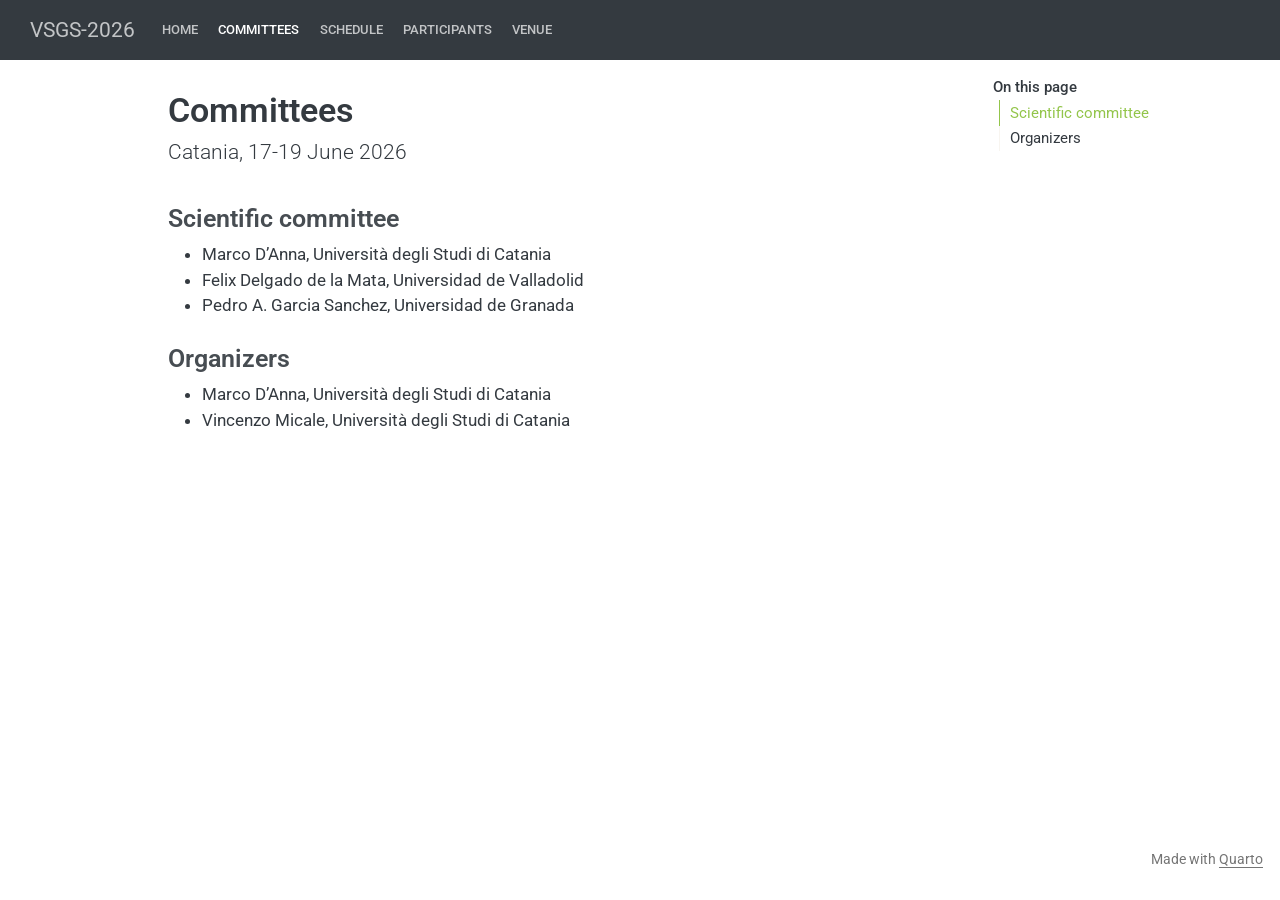
==== commit a8de7b88: "Built site for gh-pages" ====
--- a/committees.html
+++ b/committees.html
@@ -2,13 +2,16 @@
 <html xmlns="http://www.w3.org/1999/xhtml" lang="en" xml:lang="en"><head>
 
 <meta charset="utf-8">
-<meta name="generator" content="quarto-1.8.26">
+<meta name="generator" content="quarto-1.9.37">
 
 <meta name="viewport" content="width=device-width, initial-scale=1.0, user-scalable=yes">
 
 
 <title>Committees – VSGS-2026</title>
 <style>
+/* Default styles provided by pandoc.
+** See https://pandoc.org/MANUAL.html#variables-for-html for config info.
+*/
 code{white-space: pre-wrap;}
 span.smallcaps{font-variant: small-caps;}
 div.columns{display: flex; gap: min(4vw, 1.5em);}
@@ -32,15 +35,14 @@
 <meta name="quarto:offset" content="./">
 <script src="site_libs/quarto-html/quarto.js" type="module"></script>
 <script src="site_libs/quarto-html/tabsets/tabsets.js" type="module"></script>
-<script src="site_libs/quarto-html/axe/axe-check.js" type="module"></script>
 <script src="site_libs/quarto-html/popper.min.js"></script>
 <script src="site_libs/quarto-html/tippy.umd.min.js"></script>
 <script src="site_libs/quarto-html/anchor.min.js"></script>
 <link href="site_libs/quarto-html/tippy.css" rel="stylesheet">
-<link href="site_libs/quarto-html/quarto-syntax-highlighting-587c61ba64f3a5504c4d52d930310e48.css" rel="stylesheet" id="quarto-text-highlighting-styles">
+<link href="site_libs/quarto-html/quarto-syntax-highlighting-7f8f88aac4f3542376d5c11b86a4c14d.css" rel="stylesheet" id="quarto-text-highlighting-styles">
 <script src="site_libs/bootstrap/bootstrap.min.js"></script>
 <link href="site_libs/bootstrap/bootstrap-icons.css" rel="stylesheet">
-<link href="site_libs/bootstrap/bootstrap-80f6653e4bad1240590acd7234152a3f.min.css" rel="stylesheet" append-hash="true" id="quarto-bootstrap" data-mode="light">
+<link href="site_libs/bootstrap/bootstrap-de60624a5cb141114e0ea2b9bc293073.min.css" rel="stylesheet" append-hash="true" id="quarto-bootstrap" data-mode="light">
 <script id="quarto-search-options" type="application/json">{
   "location": "navbar",
   "copy-button": false,
--- a/site_libs/quarto-html/quarto-syntax-highlighting-7f8f88aac4f3542376d5c11b86a4c14d.css
+++ b/site_libs/quarto-html/quarto-syntax-highlighting-7f8f88aac4f3542376d5c11b86a4c14d.css
@@ -0,0 +1,236 @@
+/* quarto syntax highlight colors */
+:root {
+  --quarto-hl-ot-color: #003B4F;
+  --quarto-hl-at-color: #657422;
+  --quarto-hl-ss-color: #20794D;
+  --quarto-hl-an-color: #5E5E5E;
+  --quarto-hl-fu-color: #4758AB;
+  --quarto-hl-st-color: #20794D;
+  --quarto-hl-cf-color: #003B4F;
+  --quarto-hl-op-color: #5E5E5E;
+  --quarto-hl-er-color: #AD0000;
+  --quarto-hl-bn-color: #AD0000;
+  --quarto-hl-al-color: #AD0000;
+  --quarto-hl-va-color: #111111;
+  --quarto-hl-bu-color: inherit;
+  --quarto-hl-ex-color: inherit;
+  --quarto-hl-pp-color: #AD0000;
+  --quarto-hl-in-color: #5E5E5E;
+  --quarto-hl-vs-color: #20794D;
+  --quarto-hl-wa-color: #5E5E5E;
+  --quarto-hl-do-color: #5E5E5E;
+  --quarto-hl-im-color: #00769E;
+  --quarto-hl-ch-color: #20794D;
+  --quarto-hl-dt-color: #AD0000;
+  --quarto-hl-fl-color: #AD0000;
+  --quarto-hl-co-color: #5E5E5E;
+  --quarto-hl-cv-color: #5E5E5E;
+  --quarto-hl-cn-color: #8f5902;
+  --quarto-hl-sc-color: #5E5E5E;
+  --quarto-hl-dv-color: #AD0000;
+  --quarto-hl-kw-color: #003B4F;
+}
+
+/* other quarto variables */
+:root {
+  --quarto-font-monospace: SFMono-Regular, Menlo, Monaco, Consolas, "Liberation Mono", "Courier New", monospace;
+}
+
+/* syntax highlight based on Pandoc's rules */
+pre > code.sourceCode > span {
+  color: #003B4F;
+}
+
+code.sourceCode > span {
+  color: #003B4F;
+}
+
+div.sourceCode,
+div.sourceCode pre.sourceCode {
+  color: #003B4F;
+}
+
+/* Normal */
+code span {
+  color: #003B4F;
+}
+
+/* Alert */
+code span.al {
+  color: #AD0000;
+  font-style: inherit;
+}
+
+/* Annotation */
+code span.an {
+  color: #5E5E5E;
+  font-style: inherit;
+}
+
+/* Attribute */
+code span.at {
+  color: #657422;
+  font-style: inherit;
+}
+
+/* BaseN */
+code span.bn {
+  color: #AD0000;
+  font-style: inherit;
+}
+
+/* BuiltIn */
+code span.bu {
+  font-style: inherit;
+}
+
+/* ControlFlow */
+code span.cf {
+  color: #003B4F;
+  font-weight: bold;
+  font-style: inherit;
+}
+
+/* Char */
+code span.ch {
+  color: #20794D;
+  font-style: inherit;
+}
+
+/* Constant */
+code span.cn {
+  color: #8f5902;
+  font-style: inherit;
+}
+
+/* Comment */
+code span.co {
+  color: #5E5E5E;
+  font-style: inherit;
+}
+
+/* CommentVar */
+code span.cv {
+  color: #5E5E5E;
+  font-style: italic;
+}
+
+/* Documentation */
+code span.do {
+  color: #5E5E5E;
+  font-style: italic;
+}
+
+/* DataType */
+code span.dt {
+  color: #AD0000;
+  font-style: inherit;
+}
+
+/* DecVal */
+code span.dv {
+  color: #AD0000;
+  font-style: inherit;
+}
+
+/* Error */
+code span.er {
+  color: #AD0000;
+  font-style: inherit;
+}
+
+/* Extension */
+code span.ex {
+  font-style: inherit;
+}
+
+/* Float */
+code span.fl {
+  color: #AD0000;
+  font-style: inherit;
+}
+
+/* Function */
+code span.fu {
+  color: #4758AB;
+  font-style: inherit;
+}
+
+/* Import */
+code span.im {
+  color: #00769E;
+  font-style: inherit;
+}
+
+/* Information */
+code span.in {
+  color: #5E5E5E;
+  font-style: inherit;
+}
+
+/* Keyword */
+code span.kw {
+  color: #003B4F;
+  font-weight: bold;
+  font-style: inherit;
+}
+
+/* Operator */
+code span.op {
+  color: #5E5E5E;
+  font-style: inherit;
+}
+
+/* Other */
+code span.ot {
+  color: #003B4F;
+  font-style: inherit;
+}
+
+/* Preprocessor */
+code span.pp {
+  color: #AD0000;
+  font-style: inherit;
+}
+
+/* SpecialChar */
+code span.sc {
+  color: #5E5E5E;
+  font-style: inherit;
+}
+
+/* SpecialString */
+code span.ss {
+  color: #20794D;
+  font-style: inherit;
+}
+
+/* String */
+code span.st {
+  color: #20794D;
+  font-style: inherit;
+}
+
+/* Variable */
+code span.va {
+  color: #111111;
+  font-style: inherit;
+}
+
+/* VerbatimString */
+code span.vs {
+  color: #20794D;
+  font-style: inherit;
+}
+
+/* Warning */
+code span.wa {
+  color: #5E5E5E;
+  font-style: italic;
+}
+
+.prevent-inlining {
+  content: "</";
+}
+
+/*# sourceMappingURL=789ad8cd35626ba772517505b42a116e.css.map */
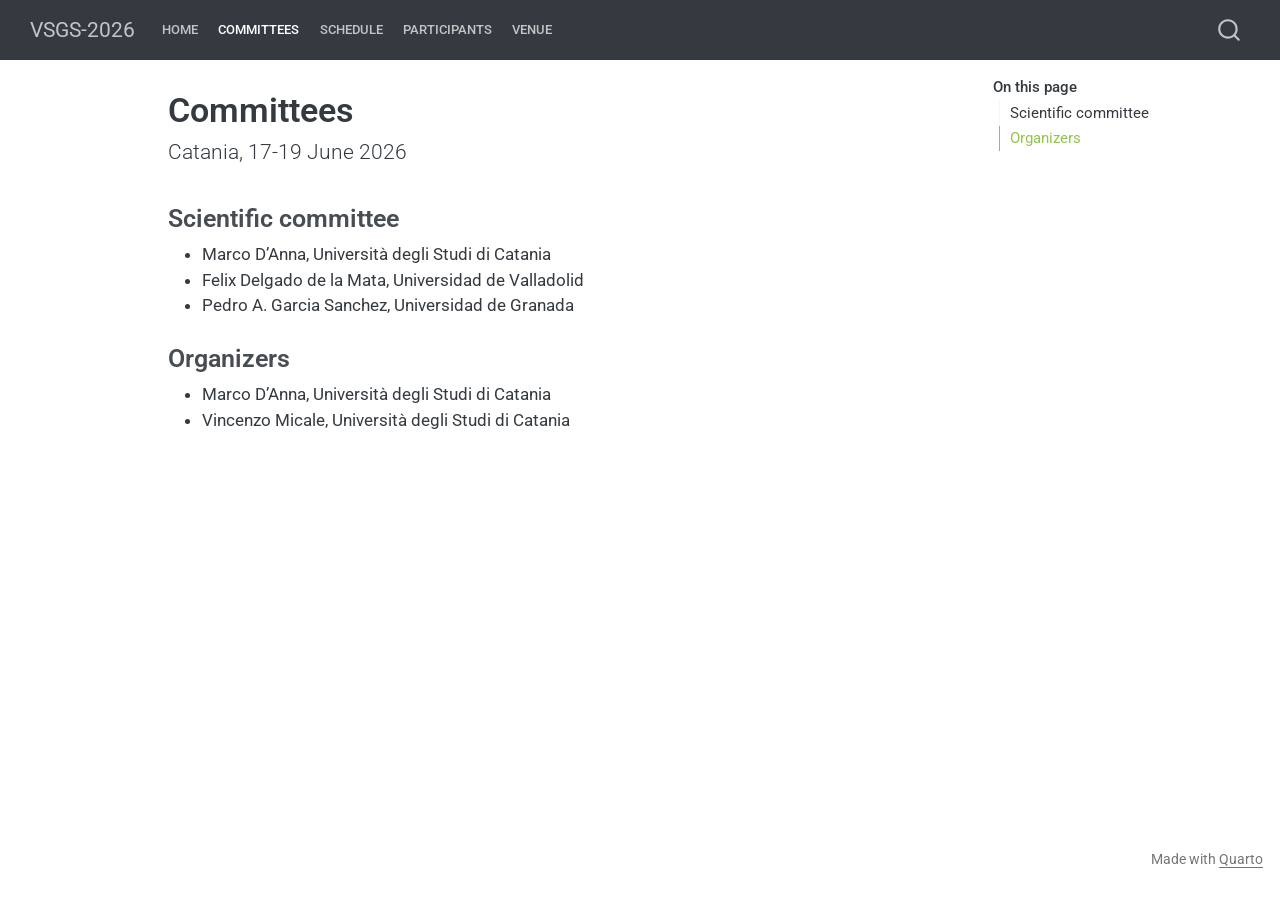
==== commit 68c57120: "Built site for gh-pages" ====
--- a/committees.html
+++ b/committees.html
@@ -2,16 +2,13 @@
 <html xmlns="http://www.w3.org/1999/xhtml" lang="en" xml:lang="en"><head>
 
 <meta charset="utf-8">
-<meta name="generator" content="quarto-1.9.37">
+<meta name="generator" content="quarto-1.8.26">
 
 <meta name="viewport" content="width=device-width, initial-scale=1.0, user-scalable=yes">
 
 
 <title>Committees – VSGS-2026</title>
 <style>
-/* Default styles provided by pandoc.
-** See https://pandoc.org/MANUAL.html#variables-for-html for config info.
-*/
 code{white-space: pre-wrap;}
 span.smallcaps{font-variant: small-caps;}
 div.columns{display: flex; gap: min(4vw, 1.5em);}
@@ -35,14 +32,15 @@
 <meta name="quarto:offset" content="./">
 <script src="site_libs/quarto-html/quarto.js" type="module"></script>
 <script src="site_libs/quarto-html/tabsets/tabsets.js" type="module"></script>
+<script src="site_libs/quarto-html/axe/axe-check.js" type="module"></script>
 <script src="site_libs/quarto-html/popper.min.js"></script>
 <script src="site_libs/quarto-html/tippy.umd.min.js"></script>
 <script src="site_libs/quarto-html/anchor.min.js"></script>
 <link href="site_libs/quarto-html/tippy.css" rel="stylesheet">
-<link href="site_libs/quarto-html/quarto-syntax-highlighting-7f8f88aac4f3542376d5c11b86a4c14d.css" rel="stylesheet" id="quarto-text-highlighting-styles">
+<link href="site_libs/quarto-html/quarto-syntax-highlighting-587c61ba64f3a5504c4d52d930310e48.css" rel="stylesheet" id="quarto-text-highlighting-styles">
 <script src="site_libs/bootstrap/bootstrap.min.js"></script>
 <link href="site_libs/bootstrap/bootstrap-icons.css" rel="stylesheet">
-<link href="site_libs/bootstrap/bootstrap-de60624a5cb141114e0ea2b9bc293073.min.css" rel="stylesheet" append-hash="true" id="quarto-bootstrap" data-mode="light">
+<link href="site_libs/bootstrap/bootstrap-80f6653e4bad1240590acd7234152a3f.min.css" rel="stylesheet" append-hash="true" id="quarto-bootstrap" data-mode="light">
 <script id="quarto-search-options" type="application/json">{
   "location": "navbar",
   "copy-button": false,
--- a/site_libs/quarto-html/quarto-syntax-highlighting-587c61ba64f3a5504c4d52d930310e48.css
+++ b/site_libs/quarto-html/quarto-syntax-highlighting-587c61ba64f3a5504c4d52d930310e48.css
@@ -0,0 +1,236 @@
+/* quarto syntax highlight colors */
+:root {
+  --quarto-hl-ot-color: #003B4F;
+  --quarto-hl-at-color: #657422;
+  --quarto-hl-ss-color: #20794D;
+  --quarto-hl-an-color: #5E5E5E;
+  --quarto-hl-fu-color: #4758AB;
+  --quarto-hl-st-color: #20794D;
+  --quarto-hl-cf-color: #003B4F;
+  --quarto-hl-op-color: #5E5E5E;
+  --quarto-hl-er-color: #AD0000;
+  --quarto-hl-bn-color: #AD0000;
+  --quarto-hl-al-color: #AD0000;
+  --quarto-hl-va-color: #111111;
+  --quarto-hl-bu-color: inherit;
+  --quarto-hl-ex-color: inherit;
+  --quarto-hl-pp-color: #AD0000;
+  --quarto-hl-in-color: #5E5E5E;
+  --quarto-hl-vs-color: #20794D;
+  --quarto-hl-wa-color: #5E5E5E;
+  --quarto-hl-do-color: #5E5E5E;
+  --quarto-hl-im-color: #00769E;
+  --quarto-hl-ch-color: #20794D;
+  --quarto-hl-dt-color: #AD0000;
+  --quarto-hl-fl-color: #AD0000;
+  --quarto-hl-co-color: #5E5E5E;
+  --quarto-hl-cv-color: #5E5E5E;
+  --quarto-hl-cn-color: #8f5902;
+  --quarto-hl-sc-color: #5E5E5E;
+  --quarto-hl-dv-color: #AD0000;
+  --quarto-hl-kw-color: #003B4F;
+}
+
+/* other quarto variables */
+:root {
+  --quarto-font-monospace: SFMono-Regular, Menlo, Monaco, Consolas, "Liberation Mono", "Courier New", monospace;
+}
+
+/* syntax highlight based on Pandoc's rules */
+pre > code.sourceCode > span {
+  color: #003B4F;
+}
+
+code.sourceCode > span {
+  color: #003B4F;
+}
+
+div.sourceCode,
+div.sourceCode pre.sourceCode {
+  color: #003B4F;
+}
+
+/* Normal */
+code span {
+  color: #003B4F;
+}
+
+/* Alert */
+code span.al {
+  color: #AD0000;
+  font-style: inherit;
+}
+
+/* Annotation */
+code span.an {
+  color: #5E5E5E;
+  font-style: inherit;
+}
+
+/* Attribute */
+code span.at {
+  color: #657422;
+  font-style: inherit;
+}
+
+/* BaseN */
+code span.bn {
+  color: #AD0000;
+  font-style: inherit;
+}
+
+/* BuiltIn */
+code span.bu {
+  font-style: inherit;
+}
+
+/* ControlFlow */
+code span.cf {
+  color: #003B4F;
+  font-weight: bold;
+  font-style: inherit;
+}
+
+/* Char */
+code span.ch {
+  color: #20794D;
+  font-style: inherit;
+}
+
+/* Constant */
+code span.cn {
+  color: #8f5902;
+  font-style: inherit;
+}
+
+/* Comment */
+code span.co {
+  color: #5E5E5E;
+  font-style: inherit;
+}
+
+/* CommentVar */
+code span.cv {
+  color: #5E5E5E;
+  font-style: italic;
+}
+
+/* Documentation */
+code span.do {
+  color: #5E5E5E;
+  font-style: italic;
+}
+
+/* DataType */
+code span.dt {
+  color: #AD0000;
+  font-style: inherit;
+}
+
+/* DecVal */
+code span.dv {
+  color: #AD0000;
+  font-style: inherit;
+}
+
+/* Error */
+code span.er {
+  color: #AD0000;
+  font-style: inherit;
+}
+
+/* Extension */
+code span.ex {
+  font-style: inherit;
+}
+
+/* Float */
+code span.fl {
+  color: #AD0000;
+  font-style: inherit;
+}
+
+/* Function */
+code span.fu {
+  color: #4758AB;
+  font-style: inherit;
+}
+
+/* Import */
+code span.im {
+  color: #00769E;
+  font-style: inherit;
+}
+
+/* Information */
+code span.in {
+  color: #5E5E5E;
+  font-style: inherit;
+}
+
+/* Keyword */
+code span.kw {
+  color: #003B4F;
+  font-weight: bold;
+  font-style: inherit;
+}
+
+/* Operator */
+code span.op {
+  color: #5E5E5E;
+  font-style: inherit;
+}
+
+/* Other */
+code span.ot {
+  color: #003B4F;
+  font-style: inherit;
+}
+
+/* Preprocessor */
+code span.pp {
+  color: #AD0000;
+  font-style: inherit;
+}
+
+/* SpecialChar */
+code span.sc {
+  color: #5E5E5E;
+  font-style: inherit;
+}
+
+/* SpecialString */
+code span.ss {
+  color: #20794D;
+  font-style: inherit;
+}
+
+/* String */
+code span.st {
+  color: #20794D;
+  font-style: inherit;
+}
+
+/* Variable */
+code span.va {
+  color: #111111;
+  font-style: inherit;
+}
+
+/* VerbatimString */
+code span.vs {
+  color: #20794D;
+  font-style: inherit;
+}
+
+/* Warning */
+code span.wa {
+  color: #5E5E5E;
+  font-style: italic;
+}
+
+.prevent-inlining {
+  content: "</";
+}
+
+/*# sourceMappingURL=2dce1cc6c82594539e1579de68416b47.css.map */
